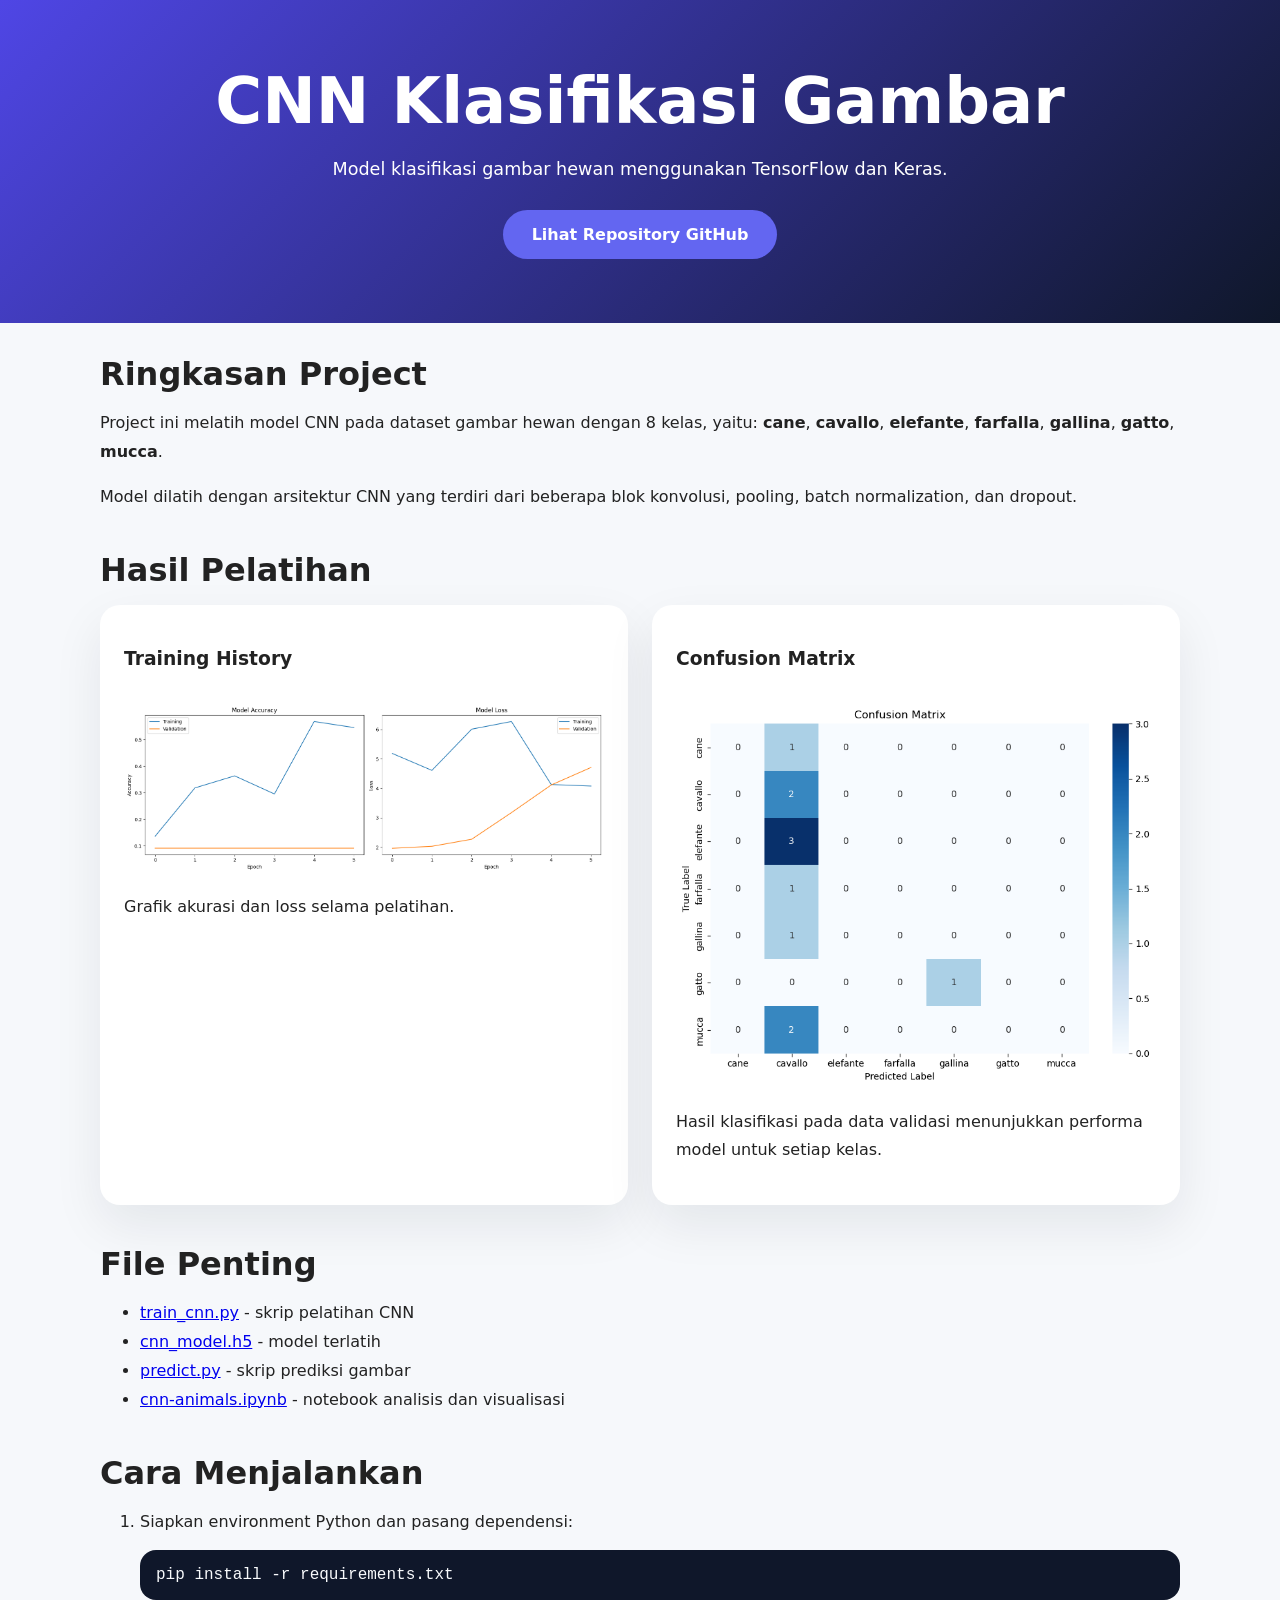
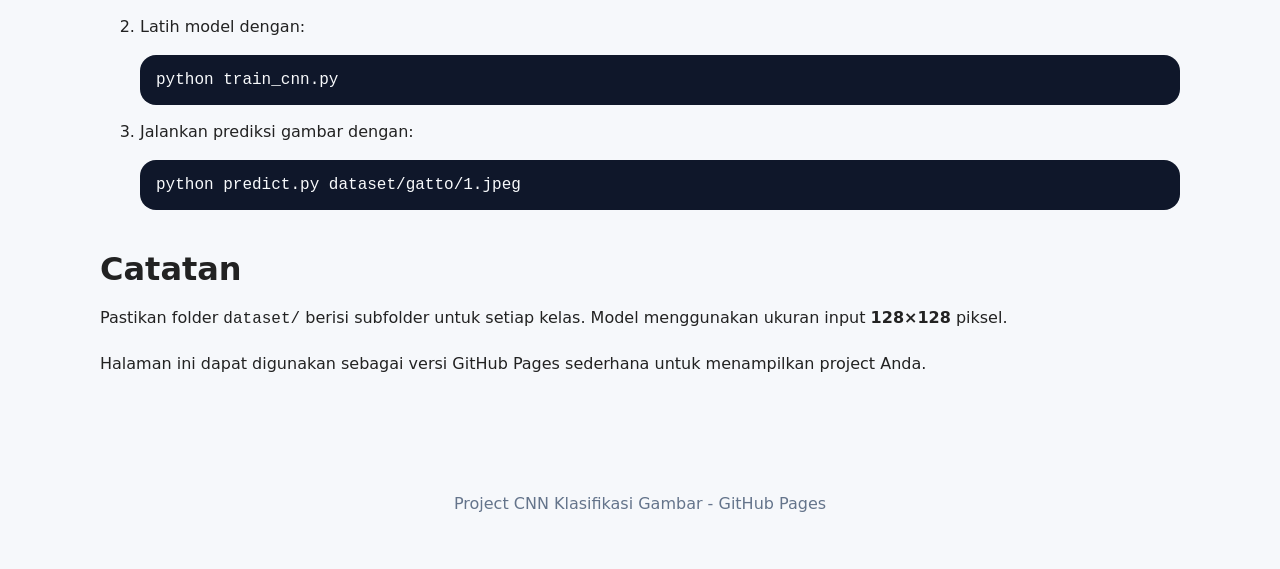
==== index.html @ 436355f5 "Add GitHub Pages site with project overview and results" ====
<!DOCTYPE html>
<html lang="en">
<head>
  <meta charset="UTF-8" />
  <meta name="viewport" content="width=device-width, initial-scale=1.0" />
  <title>CNN Klasifikasi Gambar - Animals Dataset</title>
  <link rel="stylesheet" href="style.css" />
</head>
<body>
  <header class="hero">
    <div class="hero-content">
      <h1>CNN Klasifikasi Gambar</h1>
      <p>Model klasifikasi gambar hewan menggunakan TensorFlow dan Keras.</p>
      <a class="button" href="https://github.com/Mas-is/cnn-klasifikasi-gambar" target="_blank" rel="noreferrer">Lihat Repository GitHub</a>
    </div>
  </header>

  <main class="container">
    <section>
      <h2>Ringkasan Project</h2>
      <p>Project ini melatih model CNN pada dataset gambar hewan dengan 8 kelas, yaitu: <strong>cane</strong>, <strong>cavallo</strong>, <strong>elefante</strong>, <strong>farfalla</strong>, <strong>gallina</strong>, <strong>gatto</strong>, <strong>mucca</strong>.</p>
      <p>Model dilatih dengan arsitektur CNN yang terdiri dari beberapa blok konvolusi, pooling, batch normalization, dan dropout.</p>
    </section>

    <section>
      <h2>Hasil Pelatihan</h2>
      <div class="card-row">
        <article class="card">
          <h3>Training History</h3>
          <img src="training_history.png" alt="Training history" />
          <p>Grafik akurasi dan loss selama pelatihan.</p>
        </article>
        <article class="card">
          <h3>Confusion Matrix</h3>
          <img src="confusion_matrix.png" alt="Confusion matrix" />
          <p>Hasil klasifikasi pada data validasi menunjukkan performa model untuk setiap kelas.</p>
        </article>
      </div>
    </section>

    <section>
      <h2>File Penting</h2>
      <ul>
        <li><a href="train_cnn.py">train_cnn.py</a> - skrip pelatihan CNN</li>
        <li><a href="cnn_model.h5">cnn_model.h5</a> - model terlatih</li>
        <li><a href="predict.py">predict.py</a> - skrip prediksi gambar</li>
        <li><a href="cnn-animals.ipynb">cnn-animals.ipynb</a> - notebook analisis dan visualisasi</li>
      </ul>
    </section>

    <section>
      <h2>Cara Menjalankan</h2>
      <ol>
        <li>Siapkan environment Python dan pasang dependensi:</li>
        <pre><code>pip install -r requirements.txt</code></pre>
        <li>Latih model dengan:</li>
        <pre><code>python train_cnn.py</code></pre>
        <li>Jalankan prediksi gambar dengan:</li>
        <pre><code>python predict.py dataset/gatto/1.jpeg</code></pre>
      </ol>
    </section>

    <section>
      <h2>Catatan</h2>
      <p>Pastikan folder <code>dataset/</code> berisi subfolder untuk setiap kelas. Model menggunakan ukuran input <strong>128×128</strong> piksel.</p>
      <p>Halaman ini dapat digunakan sebagai versi GitHub Pages sederhana untuk menampilkan project Anda.</p>
    </section>
  </main>

  <footer>
    <p>Project CNN Klasifikasi Gambar - GitHub Pages</p>
  </footer>
</body>
</html>
---- style.css ----
body {
  margin: 0;
  font-family: Inter, system-ui, -apple-system, BlinkMacSystemFont, "Segoe UI", sans-serif;
  background: #f6f8fb;
  color: #222;
}

.hero {
  background: linear-gradient(135deg, #4f46e5, #0f172a);
  color: white;
  padding: 4rem 1rem;
  text-align: center;
}

.hero-content {
  max-width: 900px;
  margin: 0 auto;
}

.hero h1 {
  font-size: clamp(2.5rem, 5vw, 4rem);
  margin: 0 0 1rem;
}

.hero p {
  font-size: 1.1rem;
  max-width: 720px;
  margin: 0 auto 1.5rem;
  line-height: 1.8;
}

.button {
  display: inline-block;
  padding: 0.95rem 1.8rem;
  color: white;
  background: #6366f1;
  border-radius: 999px;
  text-decoration: none;
  font-weight: 600;
  transition: transform 0.2s ease, background 0.2s ease;
}

.button:hover {
  background: #818cf8;
  transform: translateY(-2px);
}

.container {
  max-width: 1080px;
  margin: 2rem auto 4rem;
  padding: 0 1rem;
}

section {
  margin-bottom: 2.5rem;
}

h2 {
  font-size: 2rem;
  margin-bottom: 1rem;
}

p, li {
  line-height: 1.8;
}

.card-row {
  display: grid;
  grid-template-columns: repeat(auto-fit, minmax(280px, 1fr));
  gap: 1.5rem;
}

.card {
  background: white;
  border-radius: 20px;
  padding: 1.5rem;
  box-shadow: 0 20px 50px rgba(15, 23, 42, 0.08);
}

.card img {
  width: 100%;
  border-radius: 16px;
  margin-top: 1rem;
}

pre {
  background: #0f172a;
  color: #f8fafc;
  padding: 1rem;
  border-radius: 16px;
  overflow-x: auto;
}

code {
  font-family: "Fira Code", monospace;
}

footer {
  text-align: center;
  padding: 2rem 1rem;
  color: #64748b;
}

@media (max-width: 640px) {
  .hero {
    padding: 3rem 1rem;
  }

  .hero h1 {
    font-size: 2.5rem;
  }
}
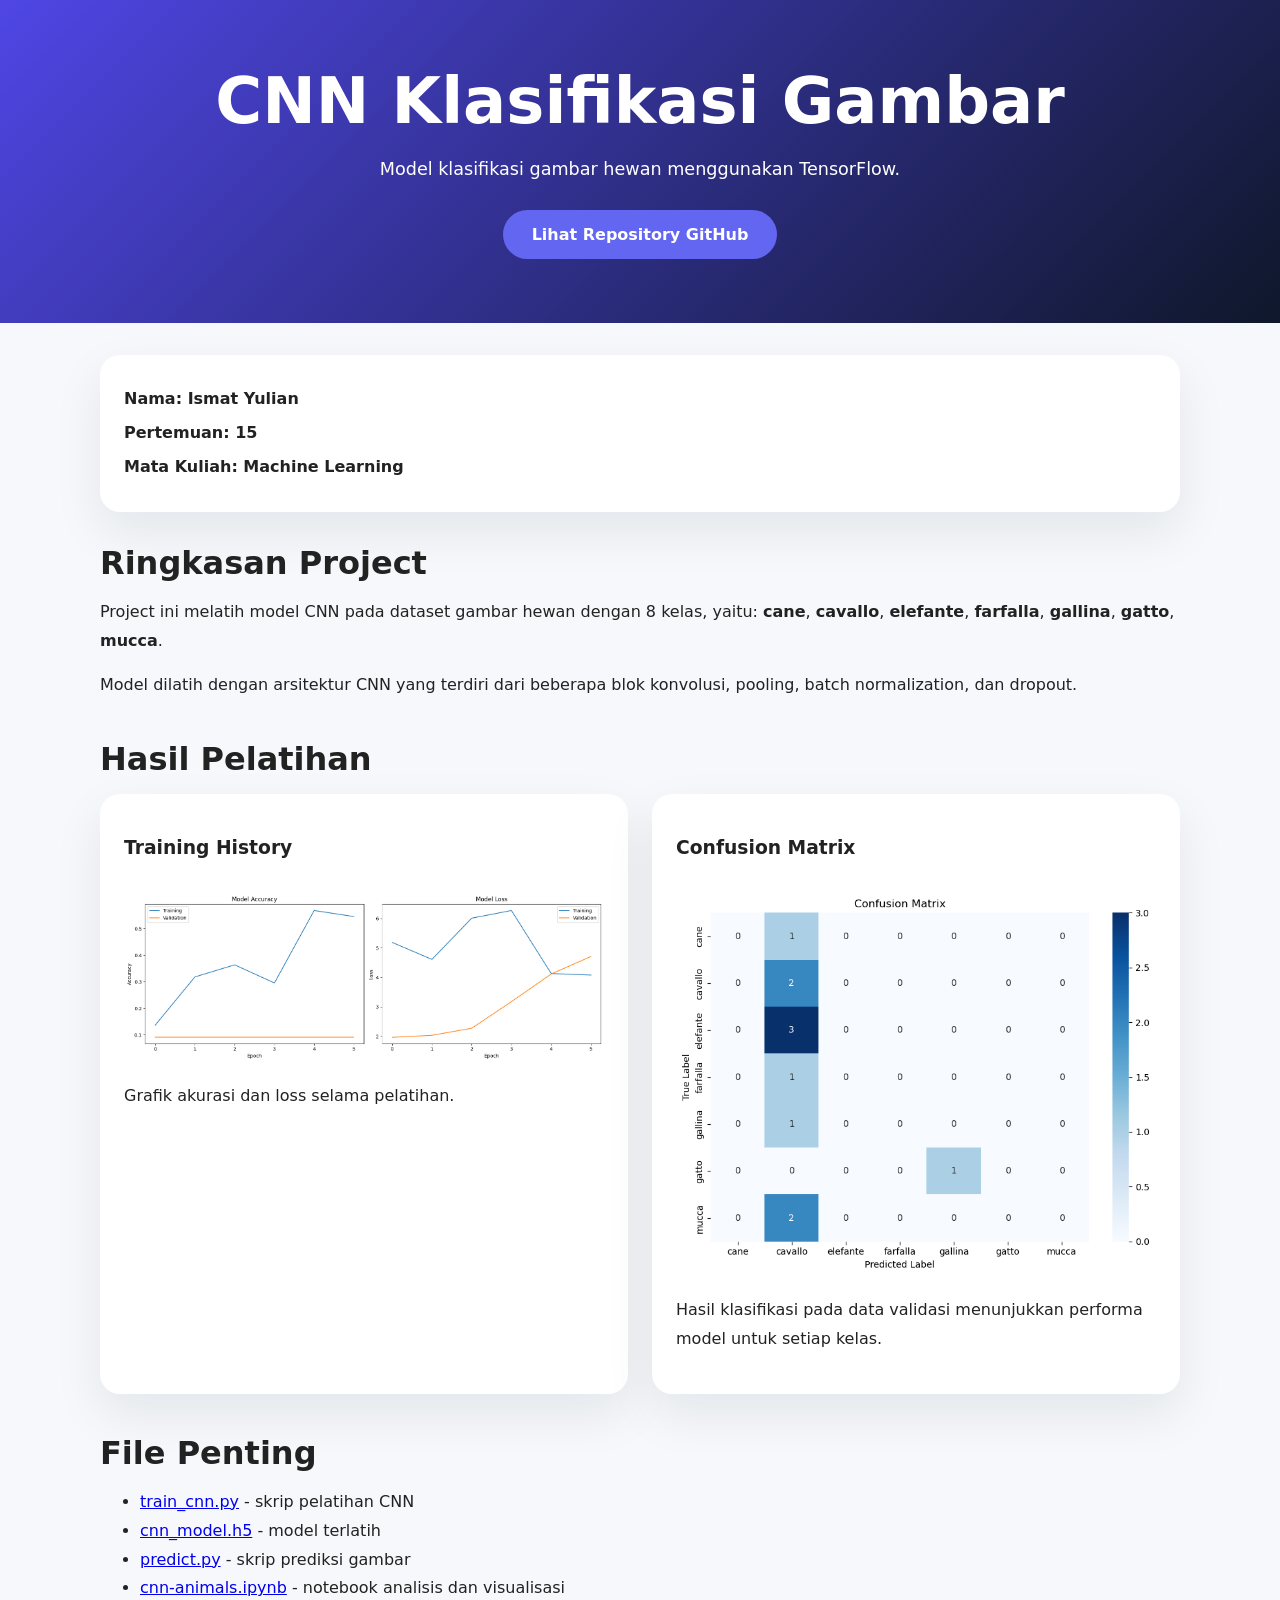
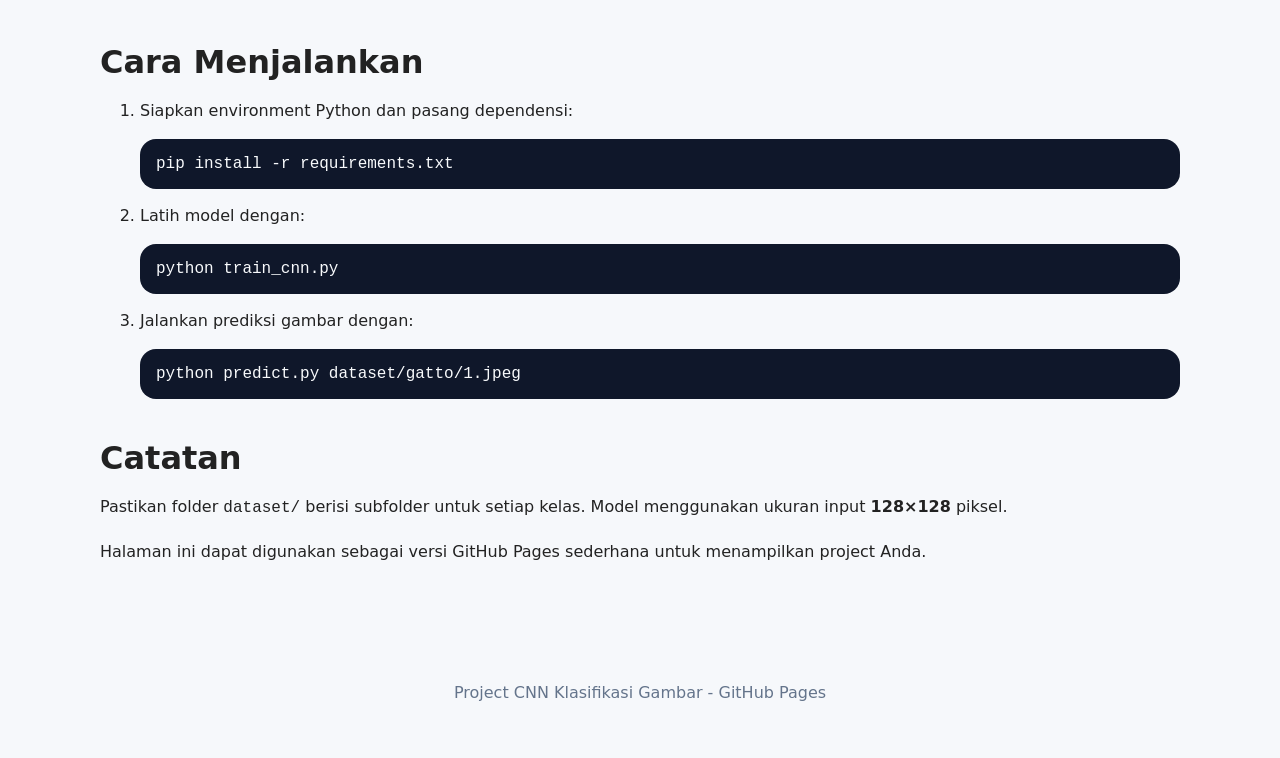
==== commit 9325f80c: "Update GitHub Pages with user info and remove Keras from title" ====
--- a/index.html
+++ b/index.html
@@ -10,12 +10,18 @@
   <header class="hero">
     <div class="hero-content">
       <h1>CNN Klasifikasi Gambar</h1>
-      <p>Model klasifikasi gambar hewan menggunakan TensorFlow dan Keras.</p>
+      <p>Model klasifikasi gambar hewan menggunakan TensorFlow.</p>
       <a class="button" href="https://github.com/Mas-is/cnn-klasifikasi-gambar" target="_blank" rel="noreferrer">Lihat Repository GitHub</a>
     </div>
   </header>
 
   <main class="container">
+    <section class="info">
+      <p><strong>Nama:</strong> Ismat Yulian</p>
+      <p><strong>Pertemuan:</strong> 15</p>
+      <p><strong>Mata Kuliah:</strong> Machine Learning</p>
+    </section>
+
     <section>
       <h2>Ringkasan Project</h2>
       <p>Project ini melatih model CNN pada dataset gambar hewan dengan 8 kelas, yaitu: <strong>cane</strong>, <strong>cavallo</strong>, <strong>elefante</strong>, <strong>farfalla</strong>, <strong>gallina</strong>, <strong>gatto</strong>, <strong>mucca</strong>.</p>
--- a/style.css
+++ b/style.css
@@ -55,6 +55,19 @@
   margin-bottom: 2.5rem;
 }
 
+.info {
+  background: white;
+  border-radius: 20px;
+  padding: 1.5rem;
+  box-shadow: 0 20px 50px rgba(15, 23, 42, 0.08);
+  margin-bottom: 2rem;
+}
+
+.info p {
+  margin: 0.35rem 0;
+  font-weight: 600;
+}
+
 h2 {
   font-size: 2rem;
   margin-bottom: 1rem;
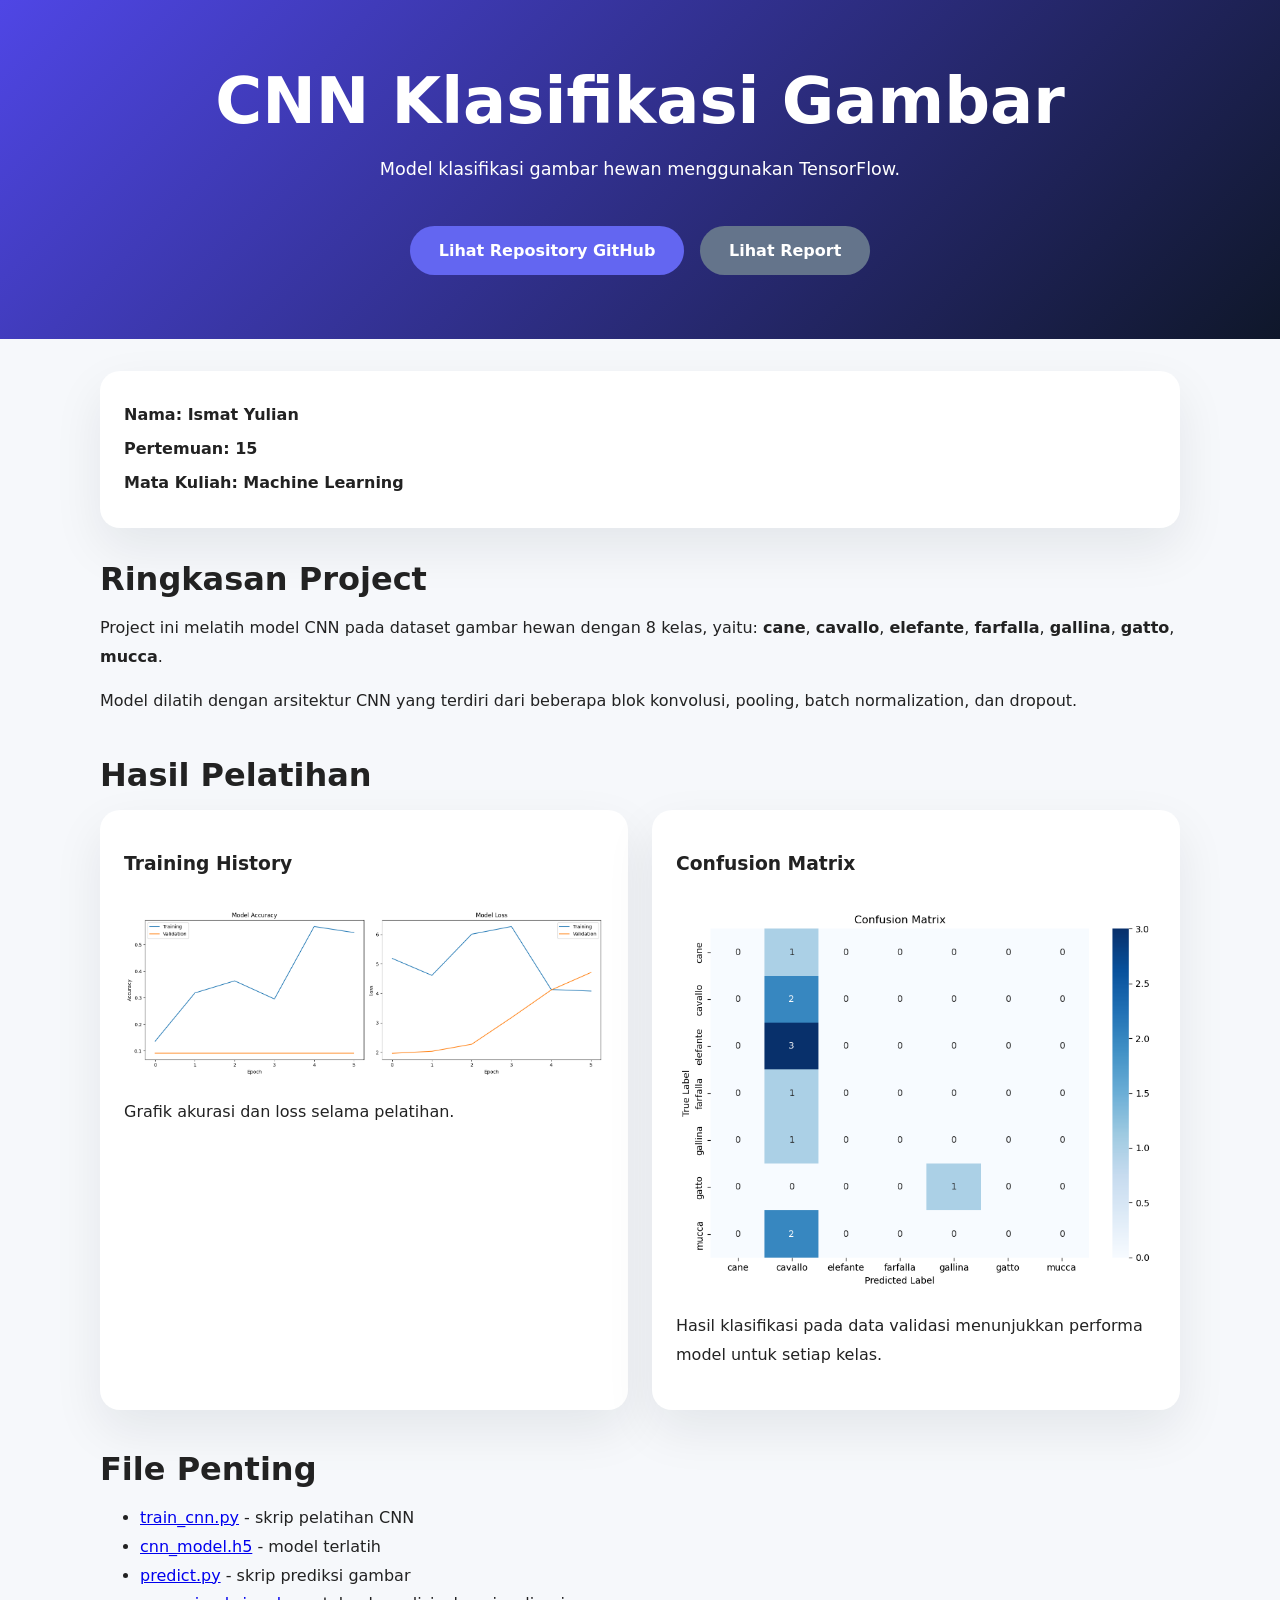
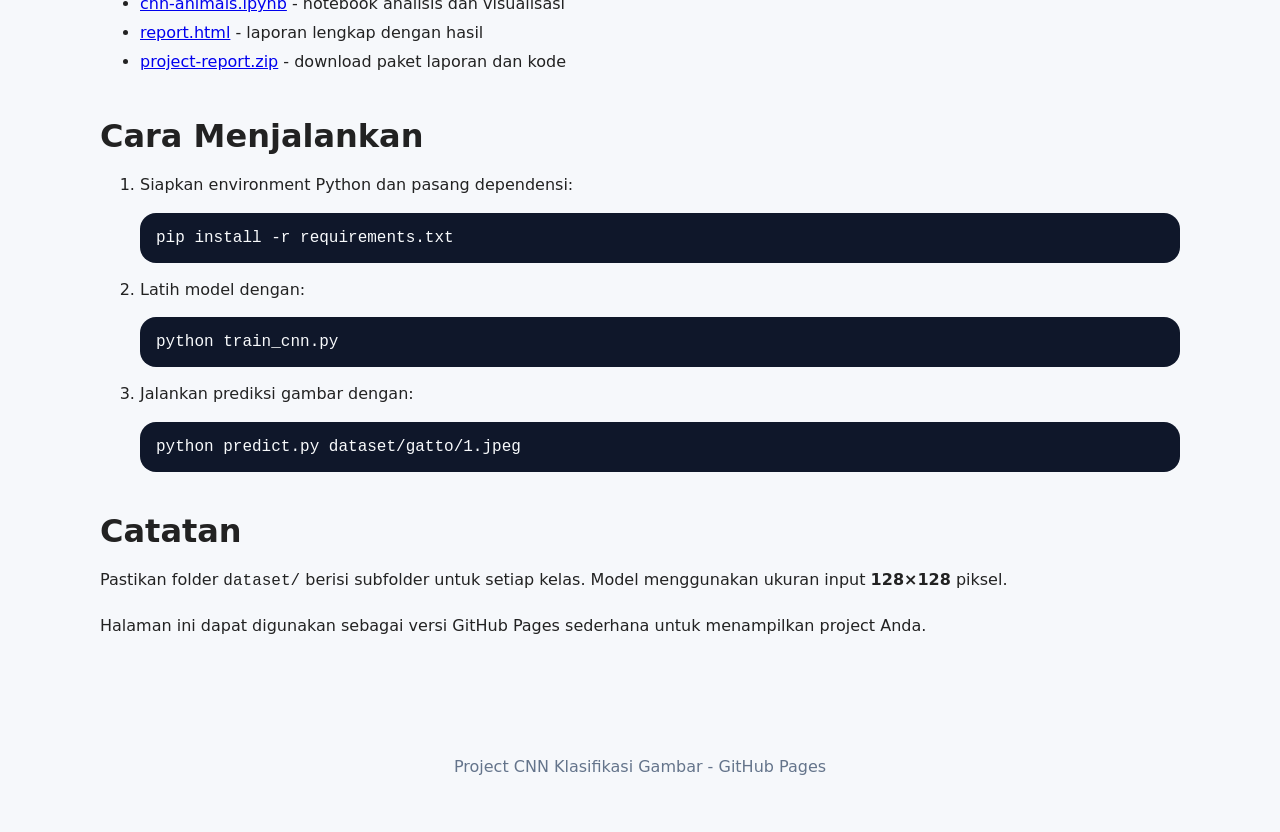
==== commit c9e6cc21: "Add downloadable report, sample images, and update GitHub Pages deployment" ====
--- a/index.html
+++ b/index.html
@@ -11,7 +11,10 @@
     <div class="hero-content">
       <h1>CNN Klasifikasi Gambar</h1>
       <p>Model klasifikasi gambar hewan menggunakan TensorFlow.</p>
-      <a class="button" href="https://github.com/Mas-is/cnn-klasifikasi-gambar" target="_blank" rel="noreferrer">Lihat Repository GitHub</a>
+      <div class="button-row">
+        <a class="button" href="https://github.com/Mas-is/cnn-klasifikasi-gambar" target="_blank" rel="noreferrer">Lihat Repository GitHub</a>
+        <a class="button secondary" href="report.html">Lihat Report</a>
+      </div>
     </div>
   </header>
 
@@ -51,6 +54,8 @@
         <li><a href="cnn_model.h5">cnn_model.h5</a> - model terlatih</li>
         <li><a href="predict.py">predict.py</a> - skrip prediksi gambar</li>
         <li><a href="cnn-animals.ipynb">cnn-animals.ipynb</a> - notebook analisis dan visualisasi</li>
+        <li><a href="report.html">report.html</a> - laporan lengkap dengan hasil</li>
+        <li><a href="project-report.zip">project-report.zip</a> - download paket laporan dan kode</li>
       </ul>
     </section>
 
--- a/style.css
+++ b/style.css
@@ -40,9 +40,26 @@
   transition: transform 0.2s ease, background 0.2s ease;
 }
 
+.button.secondary {
+  background: #64748b;
+}
+
+.button.secondary:hover {
+  background: #94a3b8;
+  transform: translateY(-2px);
+}
+
 .button:hover {
   background: #818cf8;
   transform: translateY(-2px);
+}
+
+.button-row {
+  display: inline-flex;
+  gap: 1rem;
+  flex-wrap: wrap;
+  justify-content: center;
+  margin-top: 1rem;
 }
 
 .container {
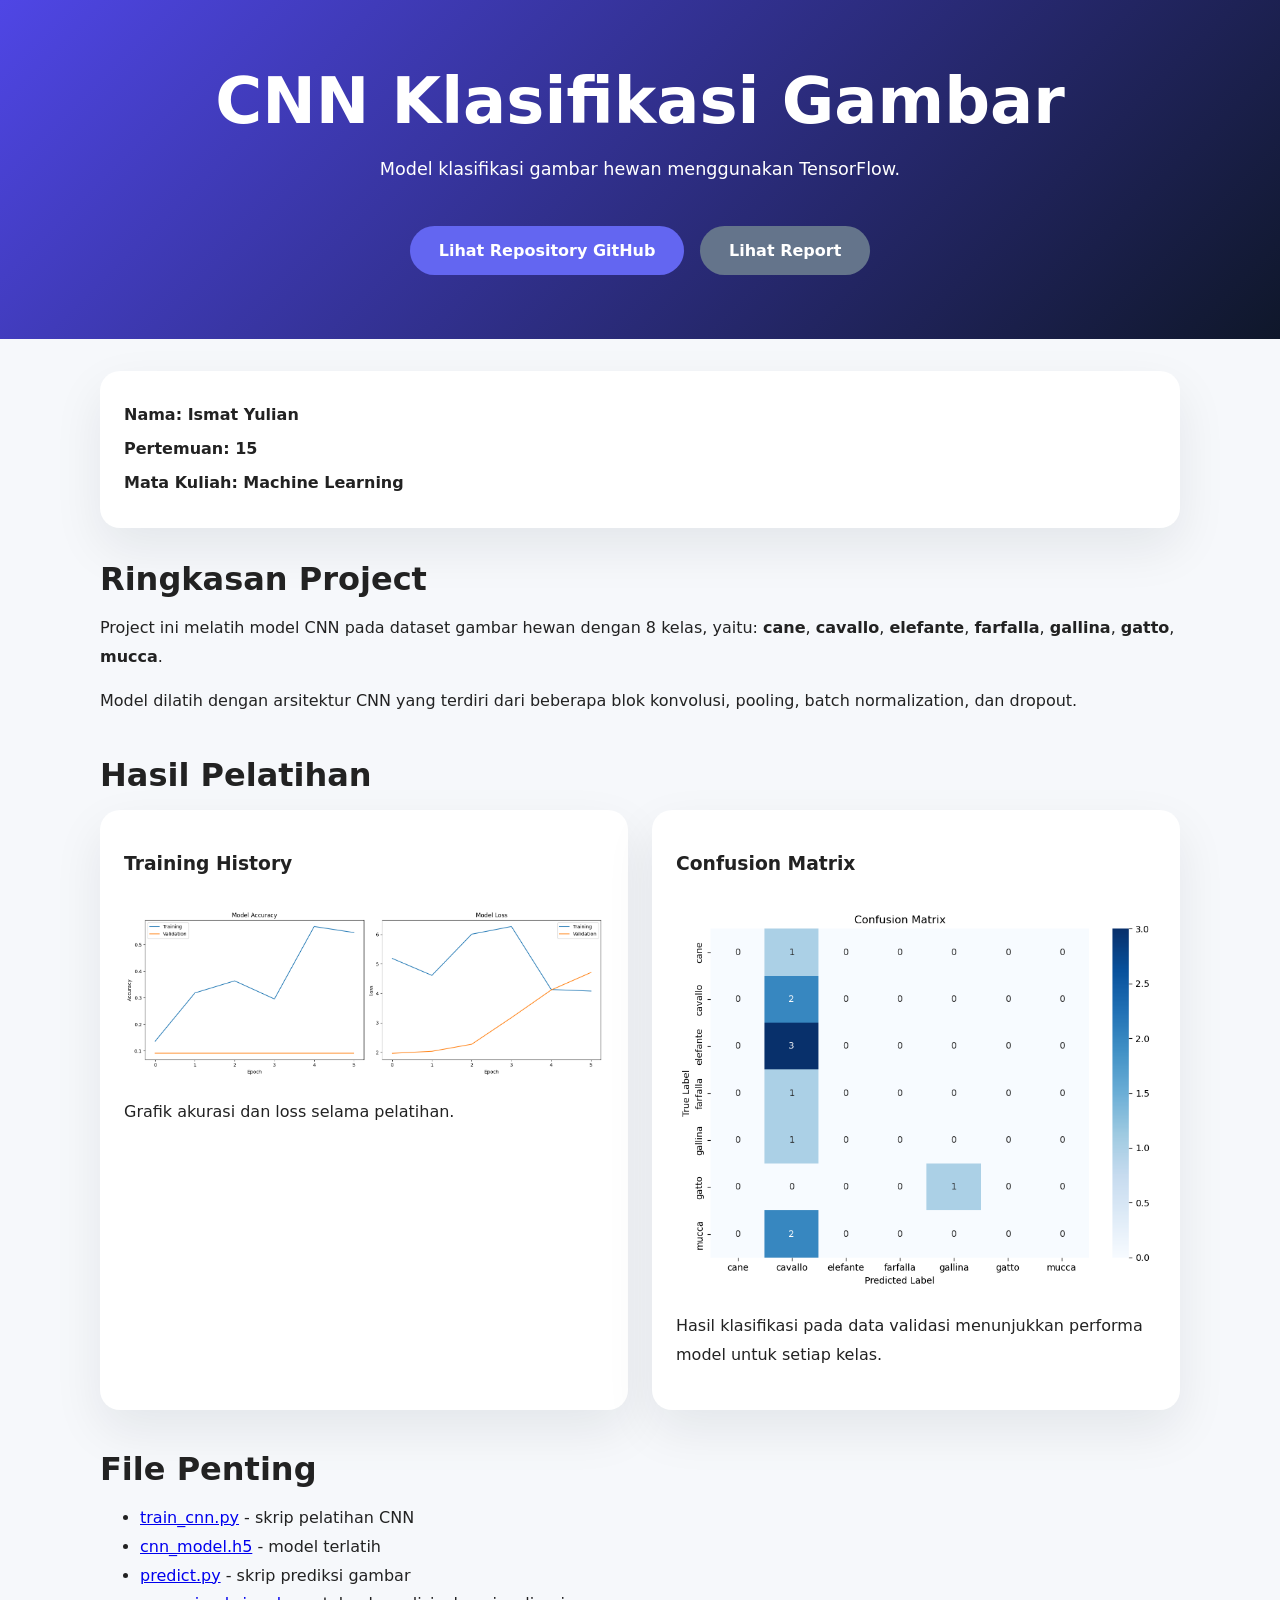
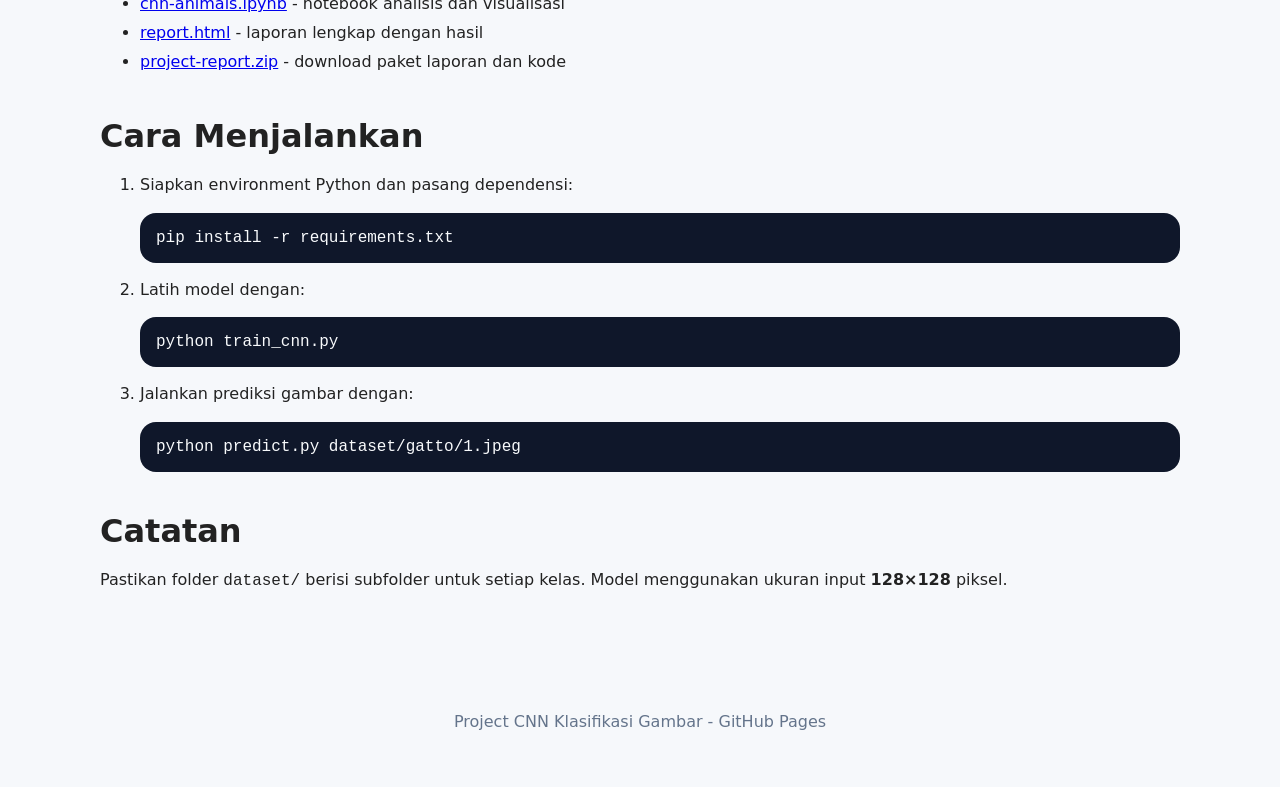
==== commit 1b88423a: "Remove unnecessary note from index page" ====
--- a/index.html
+++ b/index.html
@@ -74,7 +74,6 @@
     <section>
       <h2>Catatan</h2>
       <p>Pastikan folder <code>dataset/</code> berisi subfolder untuk setiap kelas. Model menggunakan ukuran input <strong>128×128</strong> piksel.</p>
-      <p>Halaman ini dapat digunakan sebagai versi GitHub Pages sederhana untuk menampilkan project Anda.</p>
     </section>
   </main>
 
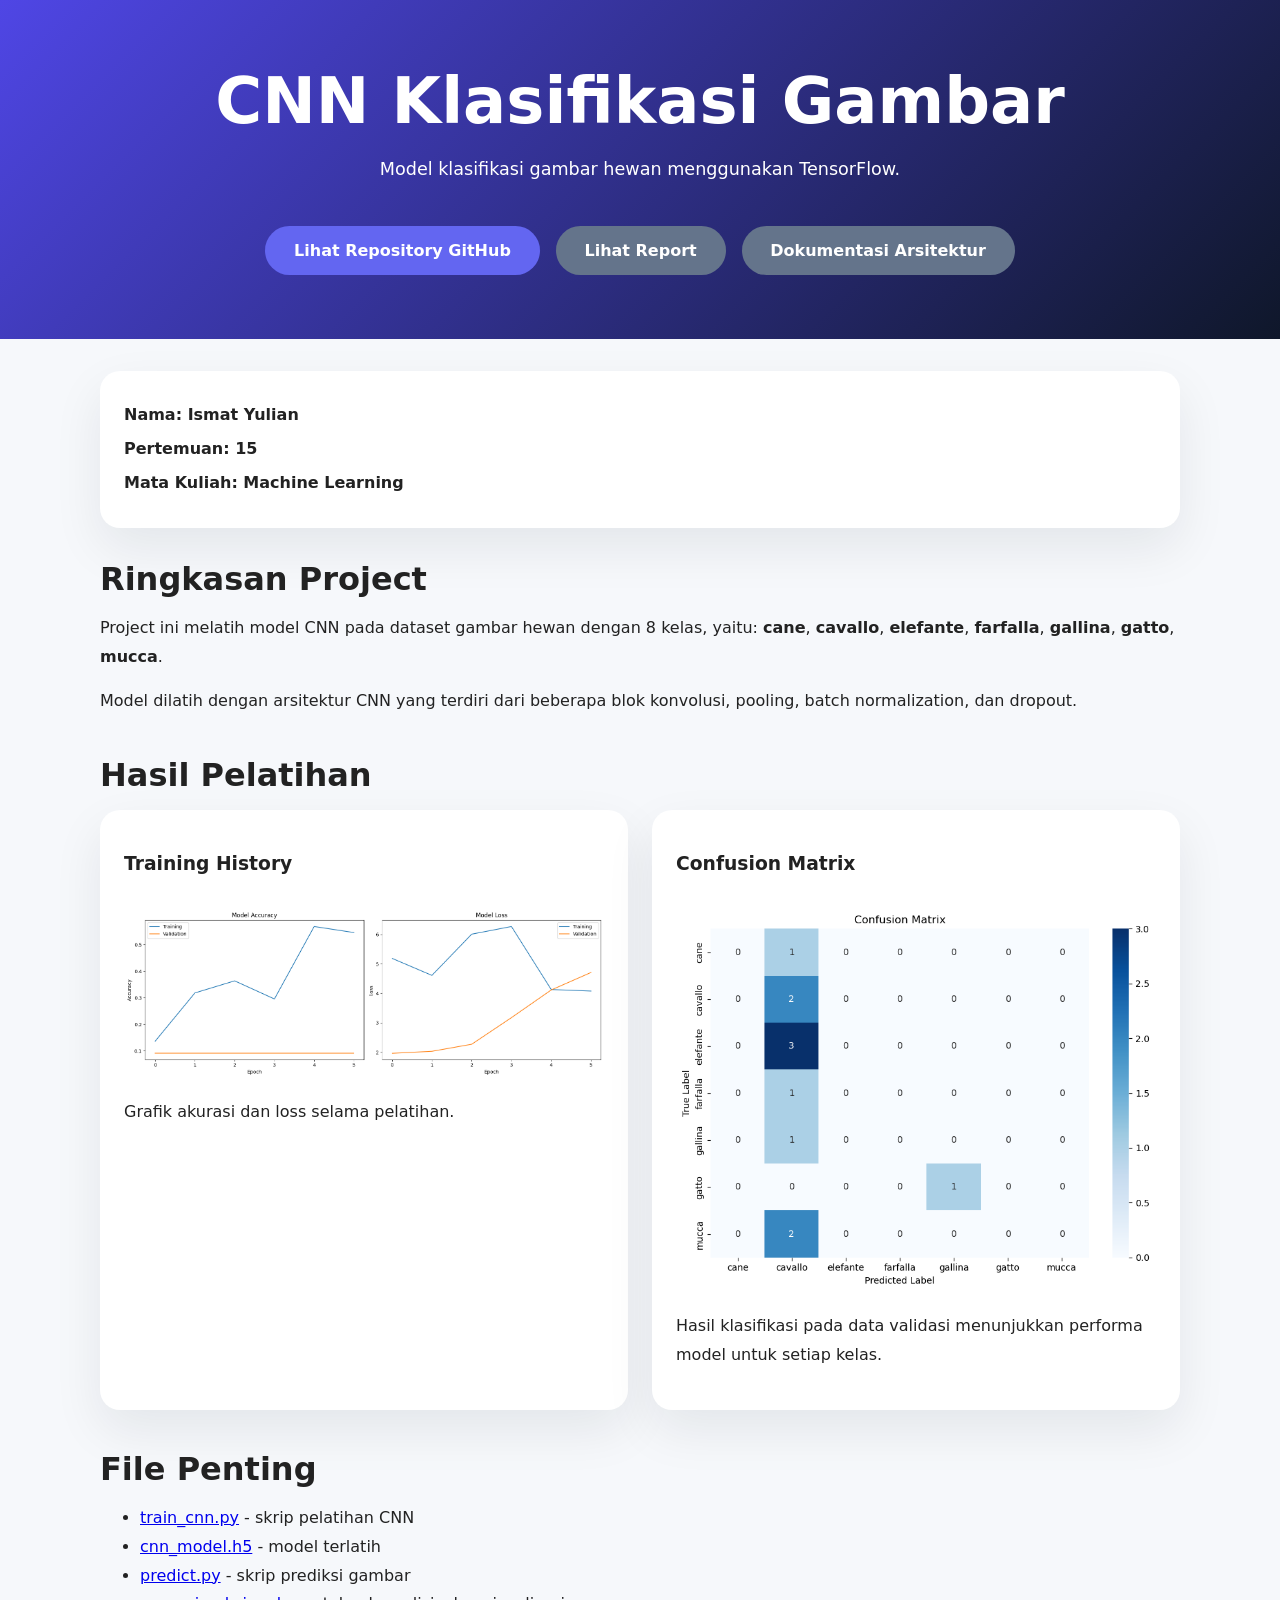
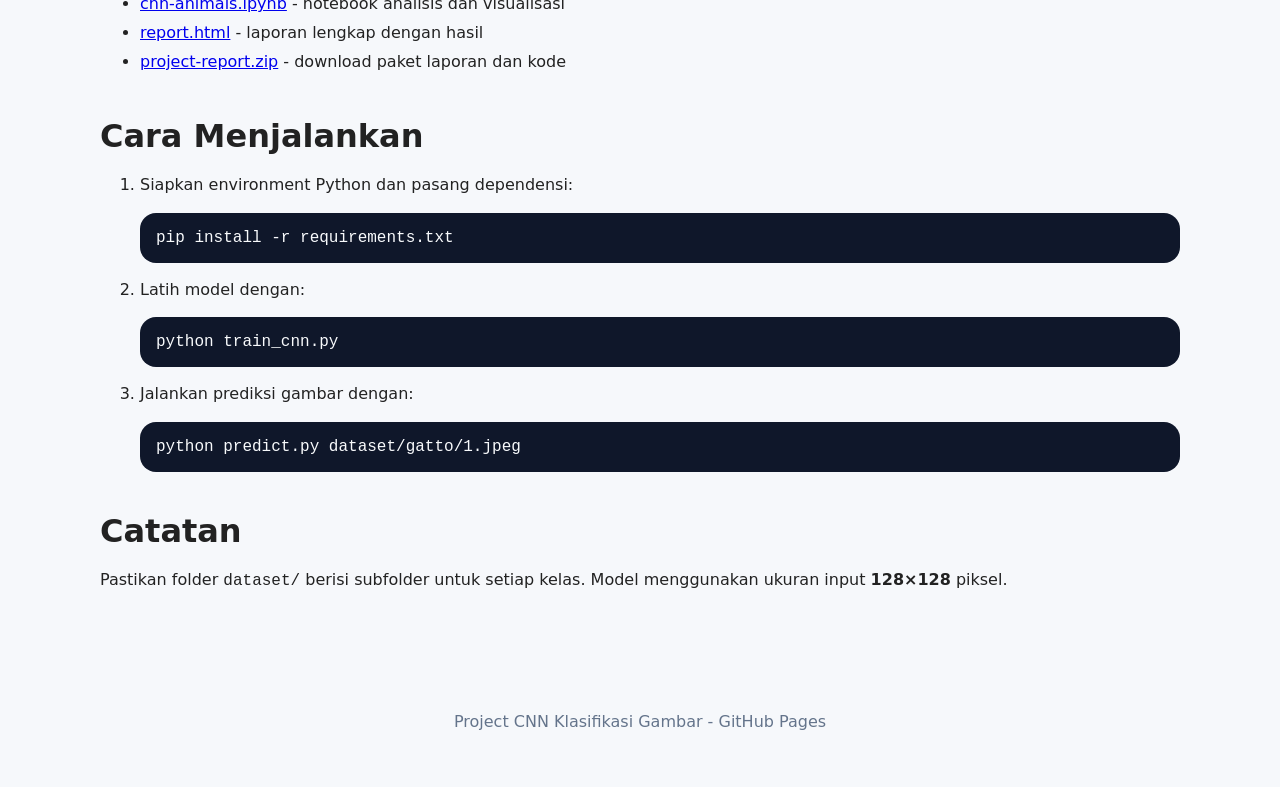
==== commit 16fea4de: "Add Architecture Documentation link to main page menu" ====
--- a/index.html
+++ b/index.html
@@ -14,6 +14,7 @@
       <div class="button-row">
         <a class="button" href="https://github.com/Mas-is/cnn-klasifikasi-gambar" target="_blank" rel="noreferrer">Lihat Repository GitHub</a>
         <a class="button secondary" href="report.html">Lihat Report</a>
+        <a class="button secondary" href="DOKUMENTASI_ARSITEKTUR_CNN.md">Dokumentasi Arsitektur</a>
       </div>
     </div>
   </header>
